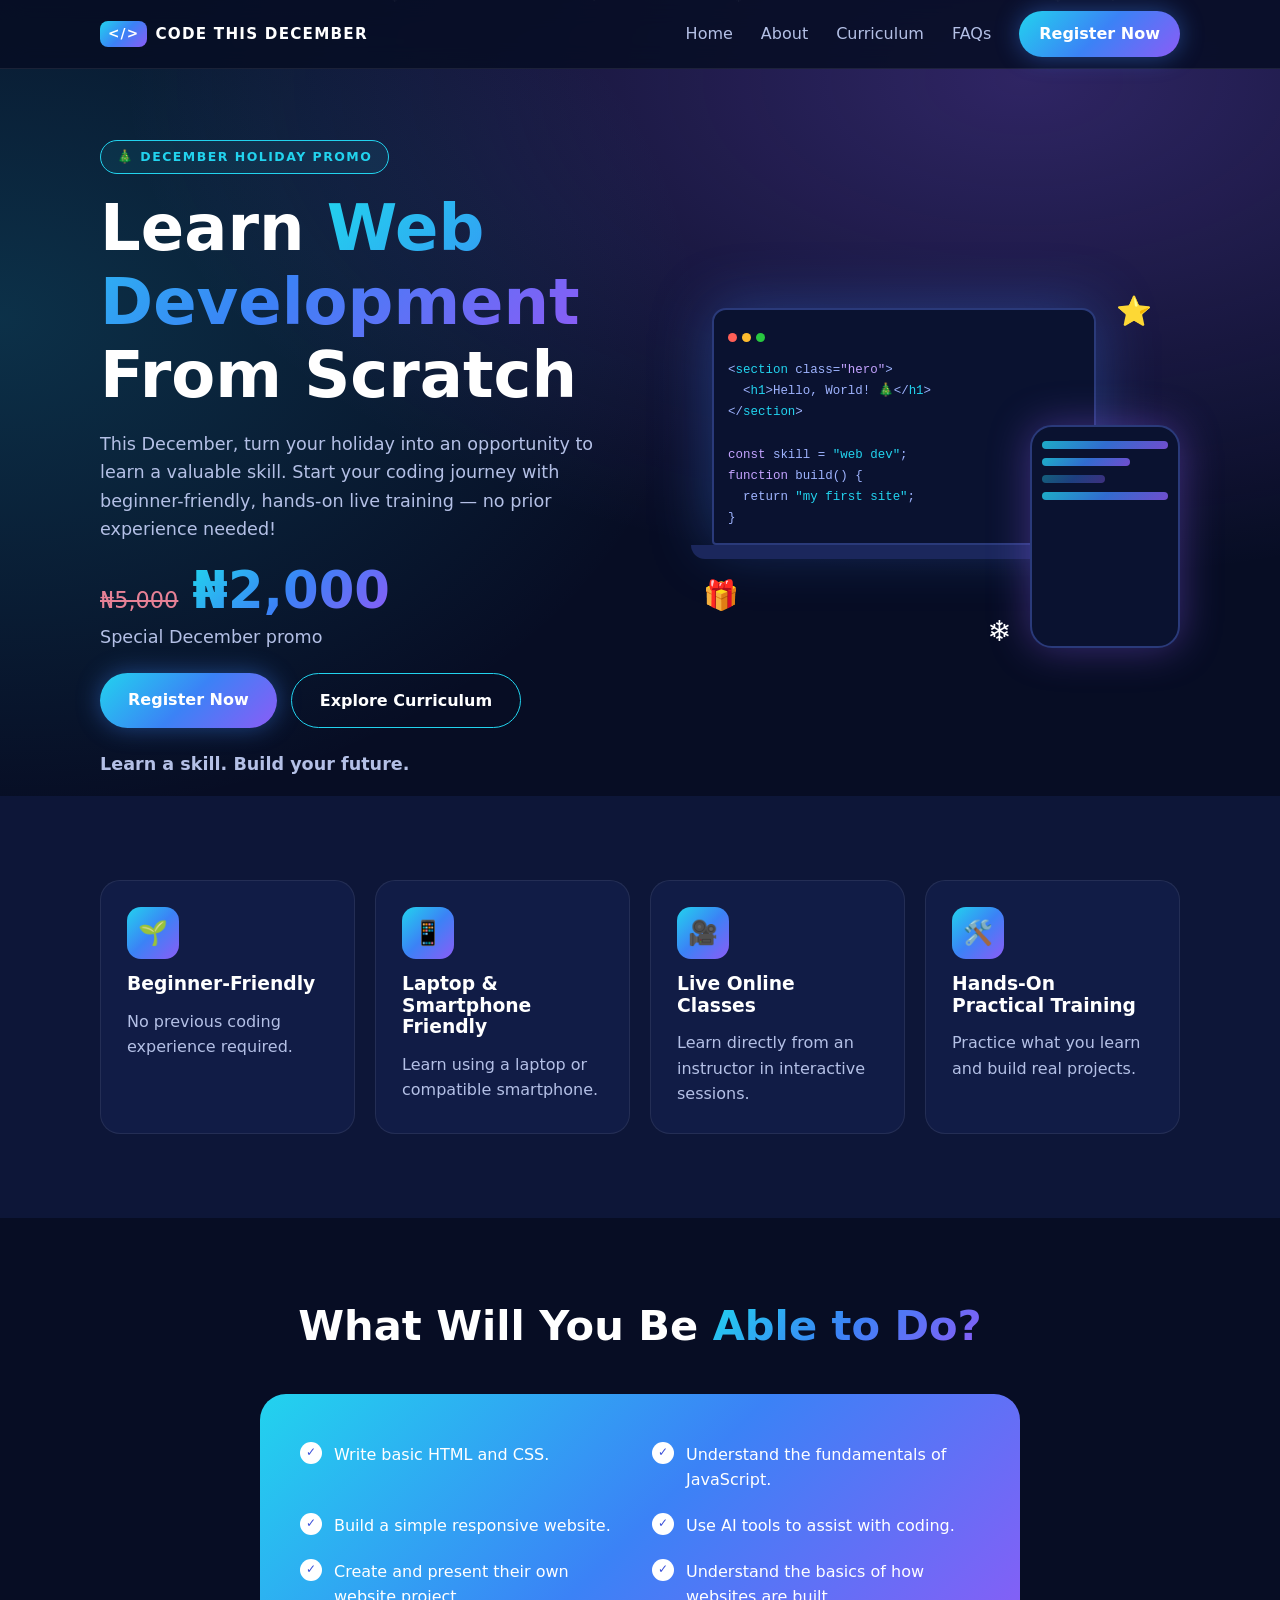
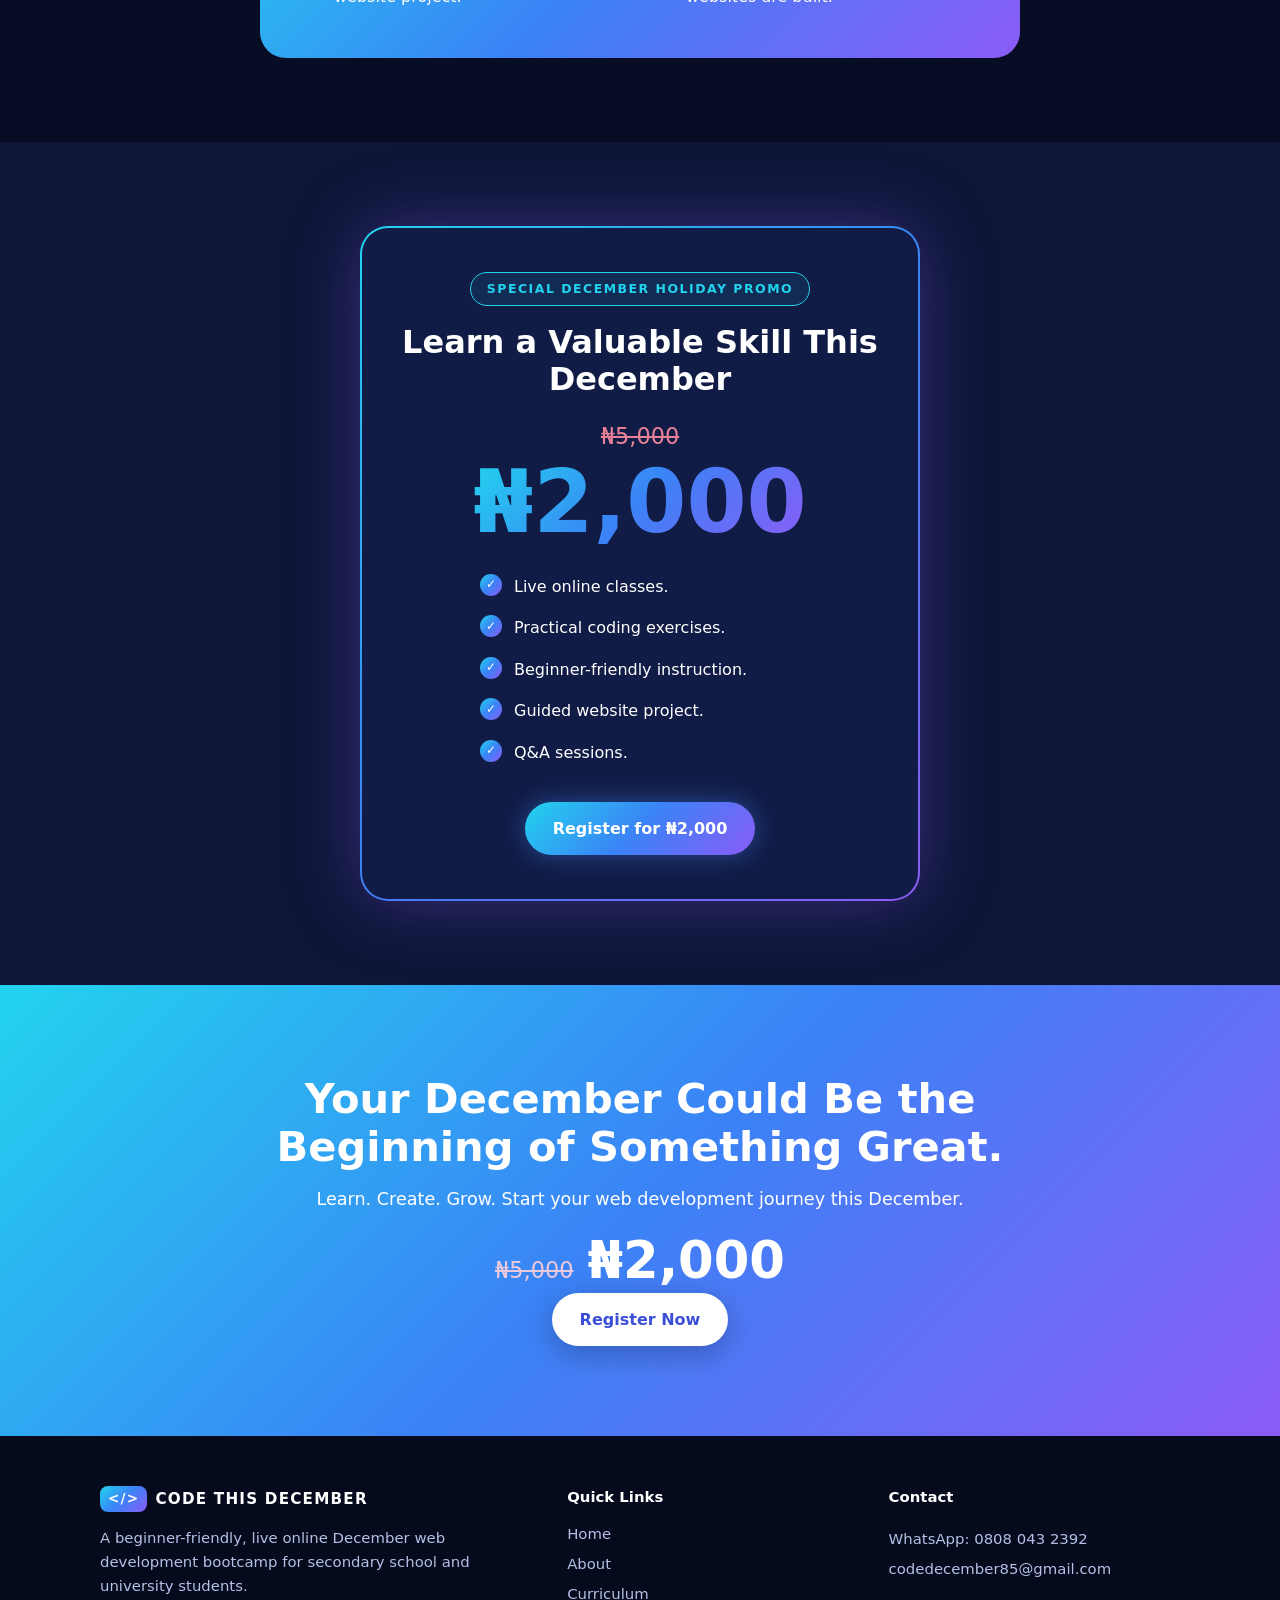
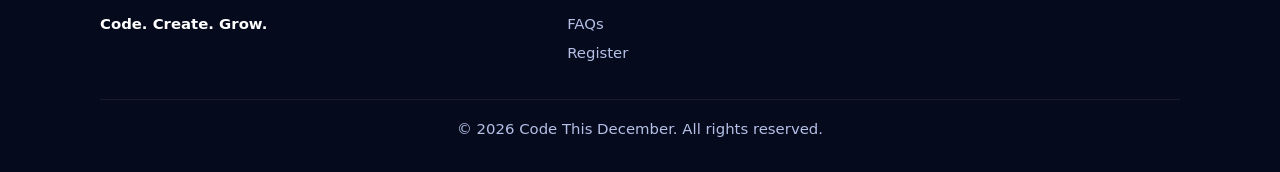
==== index.html @ 496946a2 "Initial commit" ====
<!DOCTYPE html>
<html lang="en">
<head>
<meta charset="utf-8">
<meta name="viewport" content="width=device-width, initial-scale=1, viewport-fit=cover">
<title>Code This December — December Web Development Bootcamp</title>
<link rel="stylesheet" href="style.css">
</head>
<body>
<div class="snow" id="snow" aria-hidden="true"></div>
<nav><div class="wrap nav">
<a class="brand" href="index.html" aria-current="page"><i>&lt;/&gt;</i> CODE THIS DECEMBER</a>
<button class="burger" id="burger" aria-label="Toggle menu" aria-expanded="false">☰</button>
<div class="links" id="links"><a href="index.html">Home</a><a href="about.html">About</a><a href="curriculum.html">Curriculum</a><a href="faqs.html">FAQs</a><a class="btn" href="register.html">Register Now</a></div>
</div></nav>
<header class="hero" id="home"><div class="wrap hgrid">
<div>
<span class="badge">🎄 DECEMBER HOLIDAY PROMO</span>
<h1>Learn <span class="gt">Web Development</span> From Scratch</h1>
<p>This December, turn your holiday into an opportunity to learn a valuable skill. Start your coding journey with beginner-friendly, hands-on live training — no prior experience needed!</p>
<div class="price"><s>₦5,000</s><b class="gt">₦2,000</b></div>
<p class="cap">Special December promo</p>
<div class="ctas"><a class="btn" href="register.html">Register Now</a><a class="btn ghost" href="curriculum.html">Explore Curriculum</a></div>
<p class="tag">Learn a skill. Build your future.</p>
</div>
<div class="vis" aria-hidden="true">
<div class="laptop"><div class="dots"><span></span><span></span><span></span></div>
<code>&lt;<em>section</em> class=<strong>"hero"</strong>&gt;
  &lt;<em>h1</em>&gt;Hello, World! 🎄&lt;/<em>h1</em>&gt;
&lt;/<em>section</em>&gt;

<strong>const</strong> skill = <em>"web dev"</em>;
<strong>function</strong> build() {
  return <em>"my first site"</em>;
}</code></div>
<div class="phone"><div></div><div></div><div></div><div></div></div>
<span class="orn" style="right:6%;top:0">⭐</span><span class="orn" style="left:-2%;bottom:30px;animation-delay:1s">🎁</span><span class="orn" style="right:36%;bottom:-6px;animation-delay:2s">❄️</span>
</div>
</div></header>
<section class="alt"><div class="wrap"><div class="grid4">
<div class="card rv"><div class="ic">🌱</div><h3>Beginner-Friendly</h3><p>No previous coding experience required.</p></div>
<div class="card rv"><div class="ic">📱</div><h3>Laptop &amp; Smartphone Friendly</h3><p>Learn using a laptop or compatible smartphone.</p></div>
<div class="card rv"><div class="ic">🎥</div><h3>Live Online Classes</h3><p>Learn directly from an instructor in interactive sessions.</p></div>
<div class="card rv"><div class="ic">🛠️</div><h3>Hands-On Practical Training</h3><p>Practice what you learn and build real projects.</p></div>
</div></div></section>
<section><div class="wrap"><h2>What Will You Be <span class="gt">Able to Do?</span></h2><p class="sub"></p>
<div class="ach rv"><ul class="chk"><li>Write basic HTML and CSS.</li><li>Understand the fundamentals of JavaScript.</li><li>Build a simple responsive website.</li><li>Use AI tools to assist with coding.</li><li>Create and present their own website project.</li><li>Understand the basics of how websites are built.</li></ul></div>
</div></section>
<section class="alt"><div class="wrap"><div class="pcard rv">
<span class="badge">SPECIAL DECEMBER HOLIDAY PROMO</span>
<h2 style="font-size:clamp(1.5rem,4vw,2rem)">Learn a Valuable Skill This December</h2>
<div class="price"><s>₦5,000</s></div>
<div class="price" style="margin-top:0"><b class="gt">₦2,000</b></div>
<ul class="chk"><li>Live online classes.</li><li>Practical coding exercises.</li><li>Beginner-friendly instruction.</li><li>Guided website project.</li><li>Q&amp;A sessions.</li></ul>
<a class="btn" href="register.html">Register for ₦2,000</a>
</div></div></section>
<section class="final"><div class="wrap">
<h2>Your December Could Be the Beginning of Something Great.</h2>
<p>Learn. Create. Grow. Start your web development journey this December.</p>
<div class="price"><s>₦5,000</s><b>₦2,000</b></div>
<a class="btn" href="register.html">Register Now</a>
</div></section>
<footer><div class="wrap"><div class="fg">
<div><div class="brand" style="color:#fff"><i>&lt;/&gt;</i> CODE THIS DECEMBER</div><p>A beginner-friendly, live online December web development bootcamp for secondary school and university students.</p><p style="color:#fff;font-weight:600">Code. Create. Grow.</p></div>
<div><h4>Quick Links</h4><a href="index.html">Home</a><a href="about.html">About</a><a href="curriculum.html">Curriculum</a><a href="faqs.html">FAQs</a><a href="register.html">Register</a></div>
<div><h4>Contact</h4><p><a href="https://wa.me/2348080432392" target="_blank" rel="noopener">WhatsApp: 0808 043 2392</a><a href="mailto:codedecember85@gmail.com">codedecember85@gmail.com</a></p></div>
</div><div class="copy">© 2026 Code This December. All rights reserved.</div></div></footer>
<script src="script.js" defer></script>
</body>
</html>
---- style.css ----
:root{--bg:#070d24;--bg2:#0d1638;--card:#111c46;--text:#fff;--muted:#b4c0e6;--cyan:#22d3ee;--blue:#3b82f6;--purple:#8b5cf6;--grad:linear-gradient(135deg,#22d3ee,#3b82f6 50%,#8b5cf6);color-scheme:dark;box-sizing:border-box;padding-top:env(safe-area-inset-top,0px);padding-bottom:env(safe-area-inset-bottom,0px)}
*,*::before,*::after{box-sizing:inherit}
html{scroll-behavior:smooth;scroll-padding-top:calc(76px + env(safe-area-inset-top,0px))}
body{margin:0;background:var(--bg);color:var(--text);font-family:system-ui,-apple-system,"Segoe UI",Roboto,Helvetica,Arial,sans-serif;line-height:1.6;overflow-x:hidden}
body::before{content:"";position:fixed;inset:0 0 auto;height:env(safe-area-inset-top,0px);background:rgba(7,13,36,.9);z-index:60}
a{color:inherit;text-decoration:none}
.wrap{max-width:1120px;margin:0 auto;padding:0 20px}
section{padding:84px 0;position:relative}
h1,h2,h3{line-height:1.15;margin:0 0 14px}
h2{font-size:clamp(1.8rem,4vw,2.6rem);text-align:center}
.sub{text-align:center;color:var(--muted);max-width:640px;margin:0 auto 44px}
.gt{background:var(--grad);-webkit-background-clip:text;background-clip:text;color:transparent}
.btn{display:inline-block;padding:14px 28px;border-radius:999px;font-weight:700;border:0;cursor:pointer;font-size:1rem;color:#fff;background:var(--grad);box-shadow:0 0 24px rgba(59,130,246,.45);transition:transform .2s,box-shadow .2s}
.btn:hover{transform:translateY(-3px);box-shadow:0 0 38px rgba(34,211,238,.6)}
.btn.ghost{background:transparent;border:1.5px solid var(--cyan);box-shadow:none}
.btn.ghost:hover{background:rgba(34,211,238,.12)}
:focus-visible{outline:3px solid var(--cyan);outline-offset:3px}
nav{position:fixed;top:env(safe-area-inset-top,0px);left:0;right:0;z-index:50;background:rgba(7,13,36,.85);backdrop-filter:blur(12px);border-bottom:1px solid rgba(255,255,255,.08)}
.nav{display:flex;align-items:center;justify-content:space-between;height:68px}
.brand{font-weight:800;letter-spacing:.08em;font-size:.95rem;display:flex;gap:8px;align-items:center}
.brand i{font-style:normal;background:var(--grad);border-radius:8px;padding:2px 8px;font-size:.85rem}
.links{display:flex;gap:28px;align-items:center}
.links a:not(.btn){color:var(--muted);font-weight:500}.links a:not(.btn):hover{color:#fff}
.links .btn{padding:10px 20px}
.burger{display:none;background:none;border:0;color:#fff;font-size:1.7rem;cursor:pointer}
.hero{padding-top:140px;overflow:hidden;background:radial-gradient(900px 500px at 80% 10%,rgba(139,92,246,.3),transparent),radial-gradient(700px 500px at 0% 40%,rgba(34,211,238,.18),transparent)}
.hgrid{display:grid;grid-template-columns:1.1fr .9fr;gap:40px;align-items:center}
.badge{display:inline-block;padding:6px 16px;border-radius:999px;border:1px solid var(--cyan);color:var(--cyan);font-size:.78rem;font-weight:700;letter-spacing:.12em;margin-bottom:18px;background:rgba(34,211,238,.08)}
.hero h1{font-size:clamp(2.3rem,6vw,4rem)}
.hero p{color:var(--muted);font-size:1.1rem;max-width:520px}
.price{display:flex;align-items:baseline;gap:14px;margin:22px 0 4px;flex-wrap:wrap}
.price s{color:#ff8da1;font-size:1.4rem;opacity:.9}
.price b{font-size:3.2rem;line-height:1}
.cap{color:var(--cyan);font-size:.9rem;margin:0 0 22px}
.ctas{display:flex;gap:14px;flex-wrap:wrap}
.tag{margin-top:22px;font-weight:600;color:var(--muted)}
.vis{position:relative;height:360px}
.laptop{position:absolute;left:0;top:20px;width:82%;background:#0a1230;border:2px solid #2a3a7a;border-radius:14px 14px 4px 4px;padding:14px;box-shadow:0 0 60px rgba(59,130,246,.35);animation:fl 6s ease-in-out infinite}
.laptop::after{content:"";position:absolute;left:-6%;right:-6%;bottom:-16px;height:14px;background:#1b275c;border-radius:0 0 18px 18px}
.dots span{display:inline-block;width:9px;height:9px;border-radius:50%;margin-right:5px;background:#ff5f57}.dots span:nth-child(2){background:#febc2e}.dots span:nth-child(3){background:#28c840}
code{display:block;font:.78rem/1.7 ui-monospace,Menlo,Consolas,monospace;color:#9fb4ff;margin-top:10px;white-space:pre-wrap}
code em{color:var(--cyan);font-style:normal}code strong{color:#c4a3ff;font-weight:400}
.phone{position:absolute;right:0;bottom:0;width:32%;height:62%;background:#0a1230;border:2px solid #2a3a7a;border-radius:22px;padding:14px 10px;box-shadow:0 0 40px rgba(139,92,246,.4);animation:fl 5s ease-in-out infinite reverse}
.phone div{height:8px;border-radius:4px;background:var(--grad);margin-bottom:9px;opacity:.8}.phone div:nth-child(2){width:70%}.phone div:nth-child(3){width:50%;opacity:.4}
.orn{position:absolute;font-size:1.8rem;animation:fl 4s ease-in-out infinite}
@keyframes fl{50%{transform:translateY(-12px)}}
.snow{position:fixed;inset:0;pointer-events:none;z-index:1;overflow:hidden}
.snow span{position:absolute;top:-20px;color:#fff;opacity:.6;animation:fall linear infinite}
@keyframes fall{to{transform:translateY(105vh) translateX(30px)}}
.grid4{display:grid;grid-template-columns:repeat(4,1fr);gap:20px}
.card{background:var(--card);border:1px solid rgba(255,255,255,.08);border-radius:20px;padding:26px;transition:transform .25s,border-color .25s,box-shadow .25s}
.card:hover{transform:translateY(-6px);border-color:var(--cyan);box-shadow:0 12px 40px rgba(34,211,238,.15)}
.ic{width:52px;height:52px;border-radius:14px;display:grid;place-items:center;font-size:1.5rem;background:var(--grad);margin-bottom:14px}
.card p{color:var(--muted);margin:0}
.alt{background:var(--bg2)}
.about{display:grid;grid-template-columns:1.2fr .8fr;gap:40px;align-items:center}
.about h2{text-align:left}.about p{color:var(--muted)}
.chk{list-style:none;padding:0;margin:0}
.chk li{padding:8px 0 8px 34px;position:relative}
.chk li::before{content:"✓";position:absolute;left:0;top:8px;width:22px;height:22px;border-radius:50%;background:var(--grad);display:grid;place-items:center;font-size:.75rem;font-weight:800}
.grid3{display:grid;grid-template-columns:repeat(3,1fr);gap:22px}
.week{border-radius:22px;padding:28px;border:1px solid rgba(255,255,255,.1)}
.w1{background:linear-gradient(160deg,rgba(34,211,238,.18),var(--card) 60%)}
.w2{background:linear-gradient(160deg,rgba(59,130,246,.22),var(--card) 60%)}
.w3{background:linear-gradient(160deg,rgba(139,92,246,.26),var(--card) 60%)}
.week small{letter-spacing:.14em;font-weight:700;color:var(--cyan)}
.week h3{font-size:1.35rem;margin-top:4px}
.week h4{margin:18px 0 4px;font-size:1rem}
.week ul{margin:0;padding-left:18px;color:var(--muted);font-size:.93rem}
.ach{background:var(--grad);border-radius:26px;padding:40px;max-width:760px;margin:0 auto}
.ach .chk{display:grid;grid-template-columns:1fr 1fr;gap:4px 24px}
.ach .chk li::before{background:#fff;color:#3b4fd8}
.det{display:grid;grid-template-columns:repeat(4,1fr);gap:18px}
.det .card{padding:22px}.det small{color:var(--cyan);font-weight:700;letter-spacing:.08em;font-size:.72rem;text-transform:uppercase}.det p{margin:4px 0 0;font-weight:600;color:#fff}
.pcard{max-width:560px;margin:0 auto;text-align:center;border-radius:28px;padding:44px 32px;background:linear-gradient(var(--card),var(--card)) padding-box,var(--grad) border-box;border:2px solid transparent;box-shadow:0 0 70px rgba(139,92,246,.35)}
.pcard .price{justify-content:center}.pcard .price b{font-size:clamp(3.6rem,12vw,5.4rem)}
.pcard .chk{text-align:left;max-width:320px;margin:20px auto 28px}
form{max-width:640px;margin:0 auto;background:var(--card);padding:32px;border-radius:24px;border:1px solid rgba(255,255,255,.1);display:grid;gap:16px}
label{font-weight:600;font-size:.9rem;display:grid;gap:6px}
input,select,textarea{width:100%;padding:13px 14px;border-radius:12px;border:1.5px solid #2a3a7a;background:#0a1230;color:#fff;font:inherit}
input:focus,select:focus,textarea:focus{border-color:var(--cyan);outline:none;box-shadow:0 0 0 3px rgba(34,211,238,.25)}
.err{color:#ff8da1;font-size:.82rem;min-height:1em;font-weight:400}
.row{display:grid;grid-template-columns:1fr 1fr;gap:16px}
#msg{text-align:center;font-weight:600;color:var(--cyan);margin:0;min-height:1.2em}
.faq{max-width:760px;margin:0 auto;display:grid;gap:12px}
.faq button{width:100%;text-align:left;background:var(--card);border:1px solid rgba(255,255,255,.1);color:#fff;font:inherit;font-weight:600;padding:18px 54px 18px 20px;border-radius:16px;cursor:pointer;position:relative}
.faq button::after{content:"+";position:absolute;right:20px;top:50%;transform:translateY(-50%);font-size:1.5rem;color:var(--cyan);transition:transform .25s}
.faq button[aria-expanded=true]{border-color:var(--cyan)}.faq button[aria-expanded=true]::after{transform:translateY(-50%) rotate(45deg)}
.faq .a{display:grid;grid-template-rows:0fr;transition:grid-template-rows .3s}
.faq .a>div{overflow:hidden;color:var(--muted);padding:0 20px}
.faq .open{grid-template-rows:1fr}.faq .open>div{padding:12px 20px 4px}
.final{text-align:center;background:var(--grad);padding:90px 0}
.final h2{max-width:760px;margin:0 auto 14px}.final p{margin:0 0 10px;font-size:1.1rem}
.final .price{justify-content:center}.final s{color:#ffd0da}
.final .btn{background:#fff;color:#3b4fd8;box-shadow:0 8px 30px rgba(0,0,0,.25)}
footer{background:#050a1c;padding:50px 0 30px;color:var(--muted);font-size:.93rem}
.fg{display:grid;grid-template-columns:1.5fr 1fr 1fr;gap:30px}
footer h4{color:#fff;margin:0 0 10px}footer a{display:block;padding:3px 0}footer a:hover{color:#fff}
.copy{border-top:1px solid rgba(255,255,255,.08);margin-top:30px;padding-top:18px;text-align:center}
.rv{opacity:0;transform:translateY(24px);transition:opacity .7s,transform .7s}.rv.in{opacity:1;transform:none}
@media(max-width:900px){.hgrid,.about{grid-template-columns:1fr}.grid4,.det{grid-template-columns:1fr 1fr}.grid3{grid-template-columns:1fr}.vis{height:320px}.fg{grid-template-columns:1fr}.about h2{text-align:center}}
@media(max-width:700px){.burger{display:block}.links{position:absolute;top:68px;left:0;right:0;flex-direction:column;gap:0;background:#0a1230;padding:10px 20px 20px;display:none;border-bottom:1px solid rgba(255,255,255,.1)}.links.show{display:flex}.links a{padding:12px 0;width:100%;text-align:center}.grid4,.det,.row,.ach .chk{grid-template-columns:1fr}section{padding:64px 0}.ach{padding:28px 22px}}
@media(prefers-reduced-motion:reduce){*{animation:none!important;transition:none!important;scroll-behavior:auto!important}.rv{opacity:1;transform:none}}

.links a[aria-current=page]:not(.btn){color:#fff;box-shadow:0 2px 0 var(--cyan)}
.page-head{padding:140px 0 56px;text-align:center;background:radial-gradient(800px 360px at 50% 0%,rgba(139,92,246,.3),transparent),radial-gradient(600px 300px at 10% 60%,rgba(34,211,238,.15),transparent)}
.page-head h1{font-size:clamp(2.2rem,6vw,3.6rem)}
.page-head p{color:var(--muted);max-width:560px;margin:0 auto}

.btn:disabled{opacity:.6;cursor:wait;transform:none}
form .btn{width:100%}
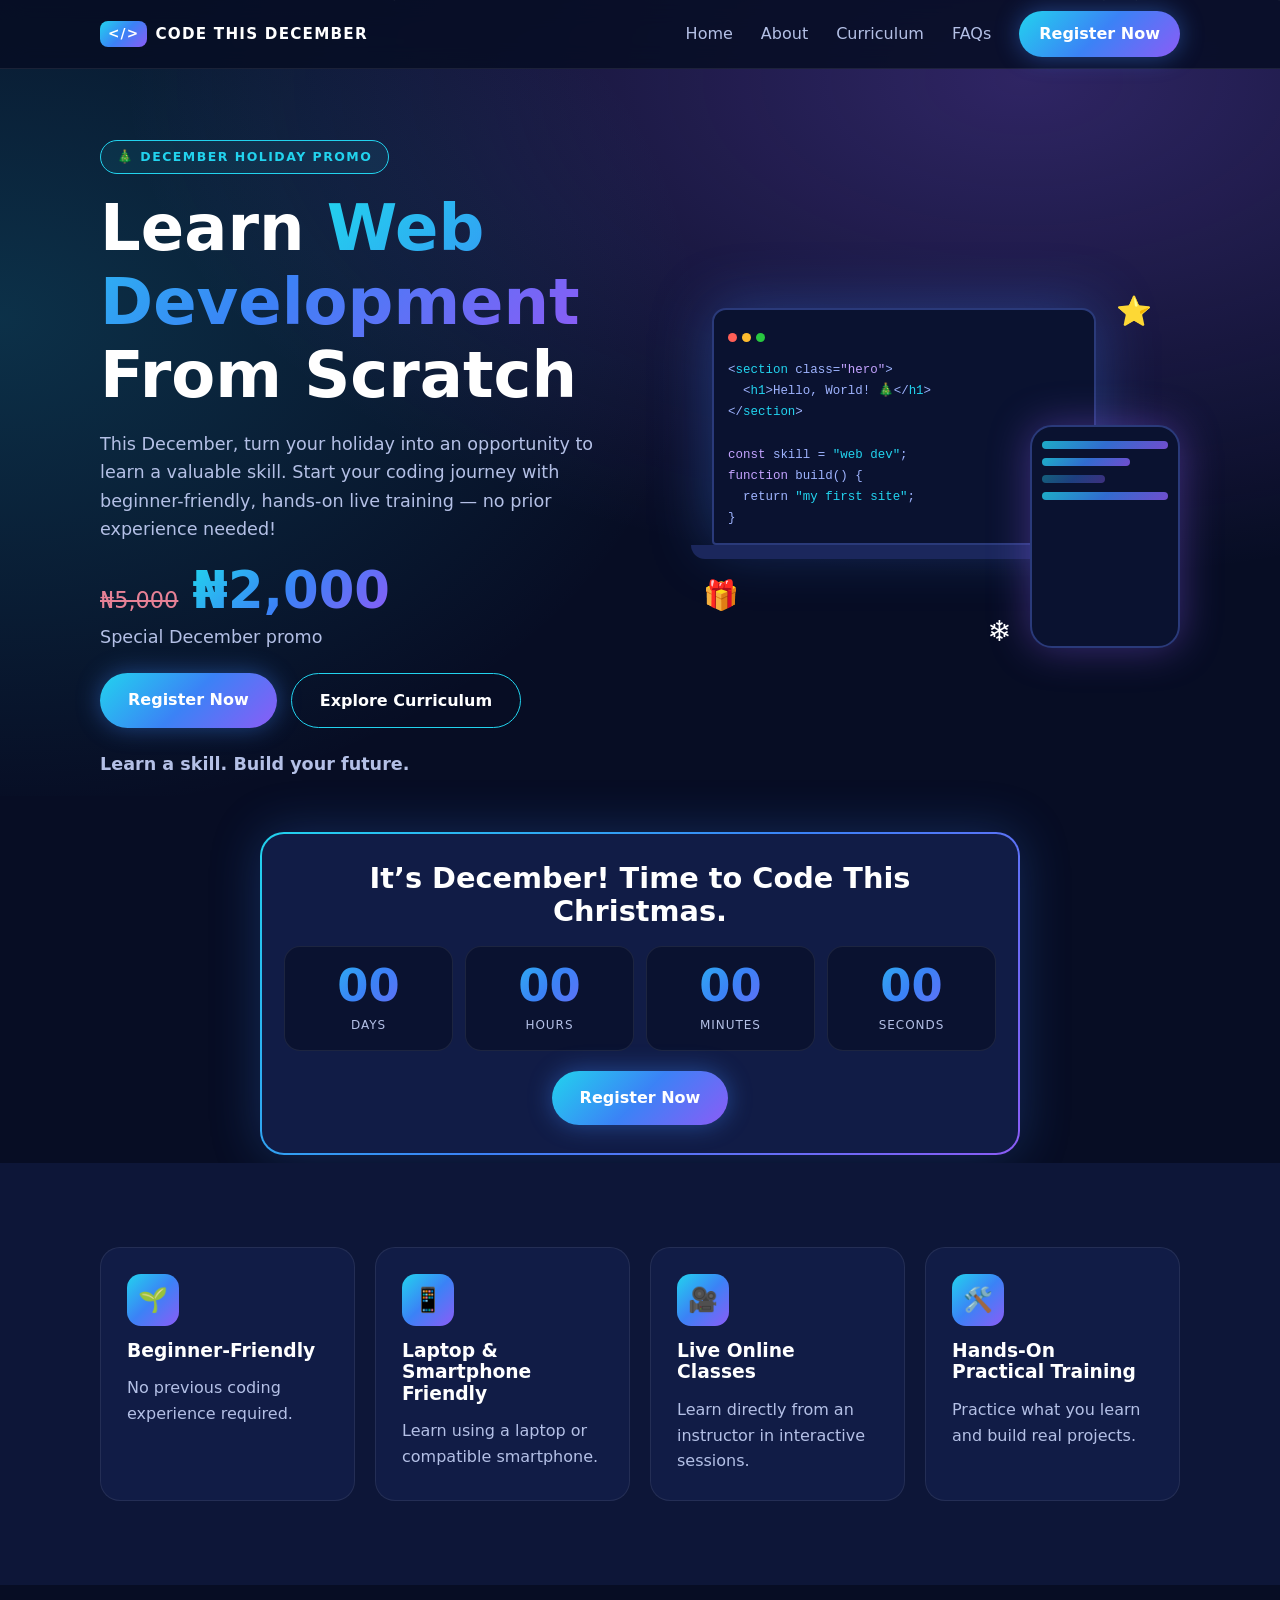
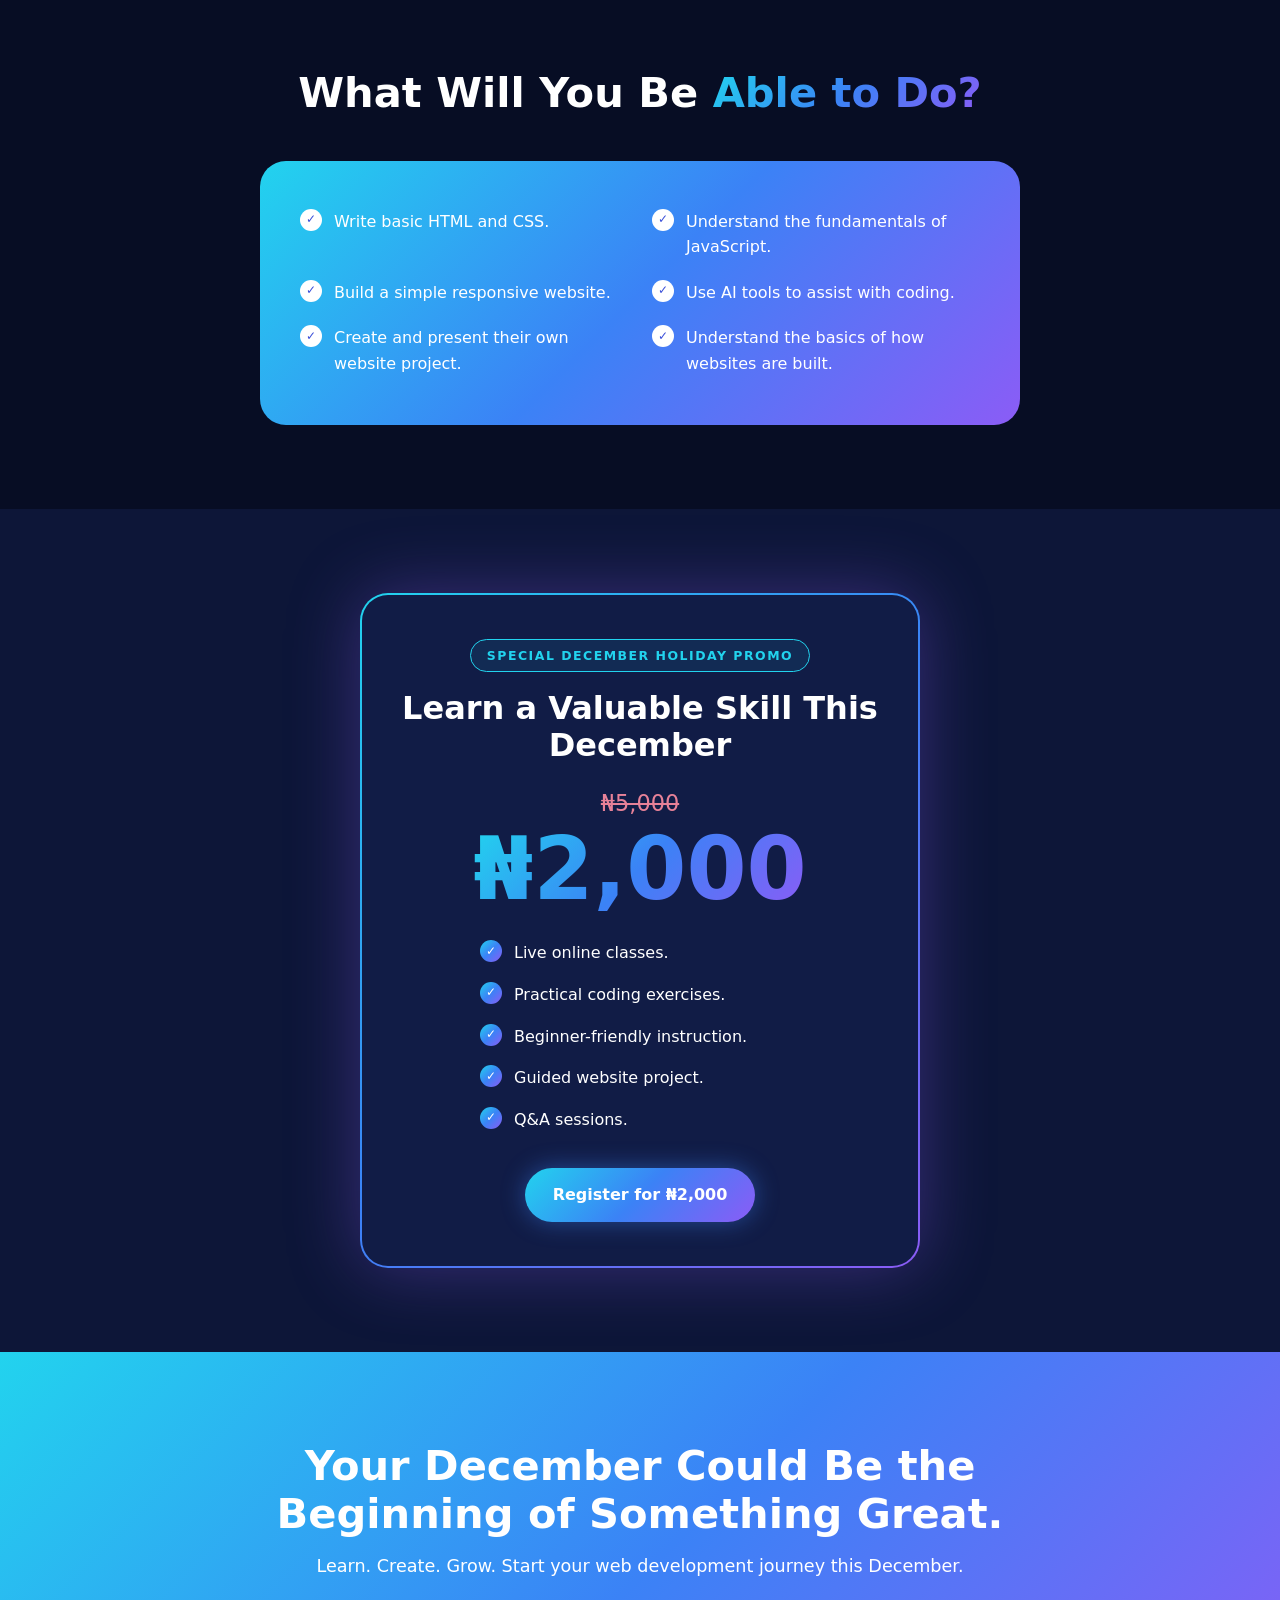
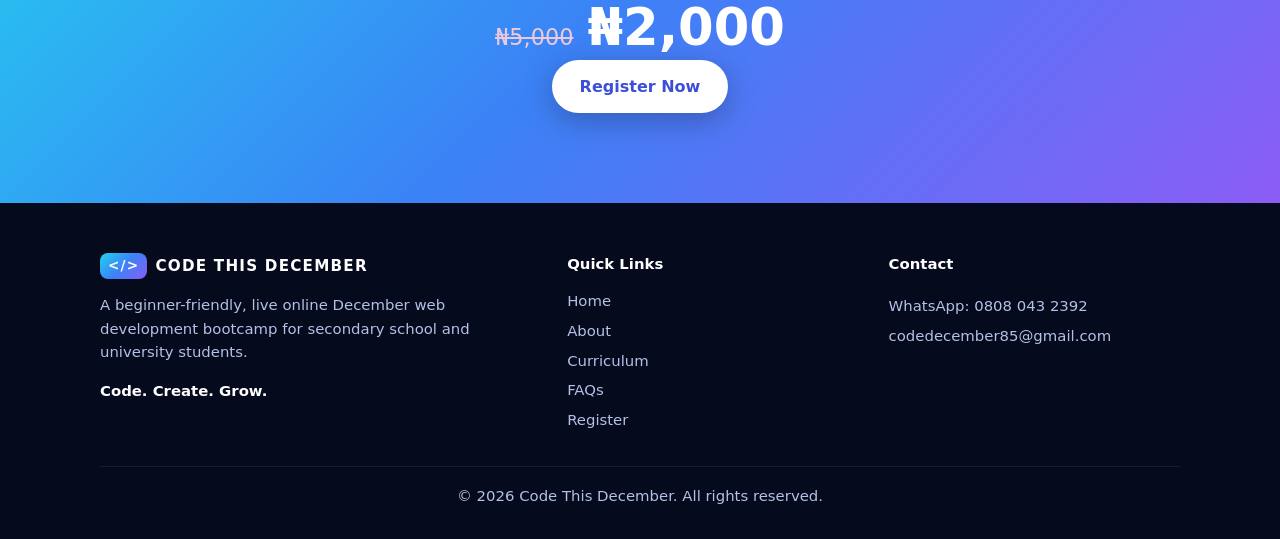
==== commit f599a60d: "added countdown" ====
--- a/index.html
+++ b/index.html
@@ -37,6 +37,13 @@
 <span class="orn" style="right:6%;top:0">⭐</span><span class="orn" style="left:-2%;bottom:30px;animation-delay:1s">🎁</span><span class="orn" style="right:36%;bottom:-6px;animation-delay:2s">❄️</span>
 </div>
 </div></header>
+<section class="cd" id="cd"><div class="wrap"><div class="cd-box rv">
+<h2 id="cd-title" style="font-size:clamp(1.3rem,4vw,1.8rem);margin:0">Countdown to <span class="gt">December 1st</span></h2>
+<div class="cd-grid" role="timer" aria-label="Time remaining until December 1st">
+<div><b id="cd-d">00</b><small>Days</small></div><div><b id="cd-h">00</b><small>Hours</small></div><div><b id="cd-m">00</b><small>Minutes</small></div><div><b id="cd-s">00</b><small>Seconds</small></div>
+</div>
+<a class="btn" href="register.html" style="margin-top:20px">Register Now</a>
+</div></div></section>
 <section class="alt"><div class="wrap"><div class="grid4">
 <div class="card rv"><div class="ic">🌱</div><h3>Beginner-Friendly</h3><p>No previous coding experience required.</p></div>
 <div class="card rv"><div class="ic">📱</div><h3>Laptop &amp; Smartphone Friendly</h3><p>Learn using a laptop or compatible smartphone.</p></div>
--- a/style.css
+++ b/style.css
@@ -108,4 +108,11 @@
 .page-head p{color:var(--muted);max-width:560px;margin:0 auto}
 
 .btn:disabled{opacity:.6;cursor:wait;transform:none}
-form .btn{width:100%}+form .btn{width:100%}
+
+.cd{padding:36px 0 8px}
+.cd-box{max-width:760px;margin:0 auto;text-align:center;border-radius:24px;padding:28px 22px;background:linear-gradient(var(--card),var(--card)) padding-box,var(--grad) border-box;border:2px solid transparent;box-shadow:0 0 50px rgba(59,130,246,.25)}
+.cd-grid{display:grid;grid-template-columns:repeat(4,1fr);gap:12px;margin-top:18px}
+.cd-grid div{background:#0a1230;border-radius:16px;padding:14px 4px;border:1px solid rgba(255,255,255,.08)}
+.cd-grid b{display:block;font-size:clamp(1.7rem,7vw,2.8rem);line-height:1.1;font-variant-numeric:tabular-nums;background:var(--grad);-webkit-background-clip:text;background-clip:text;color:transparent}
+.cd-grid small{color:var(--muted);font-size:.75rem;letter-spacing:.08em;text-transform:uppercase}
